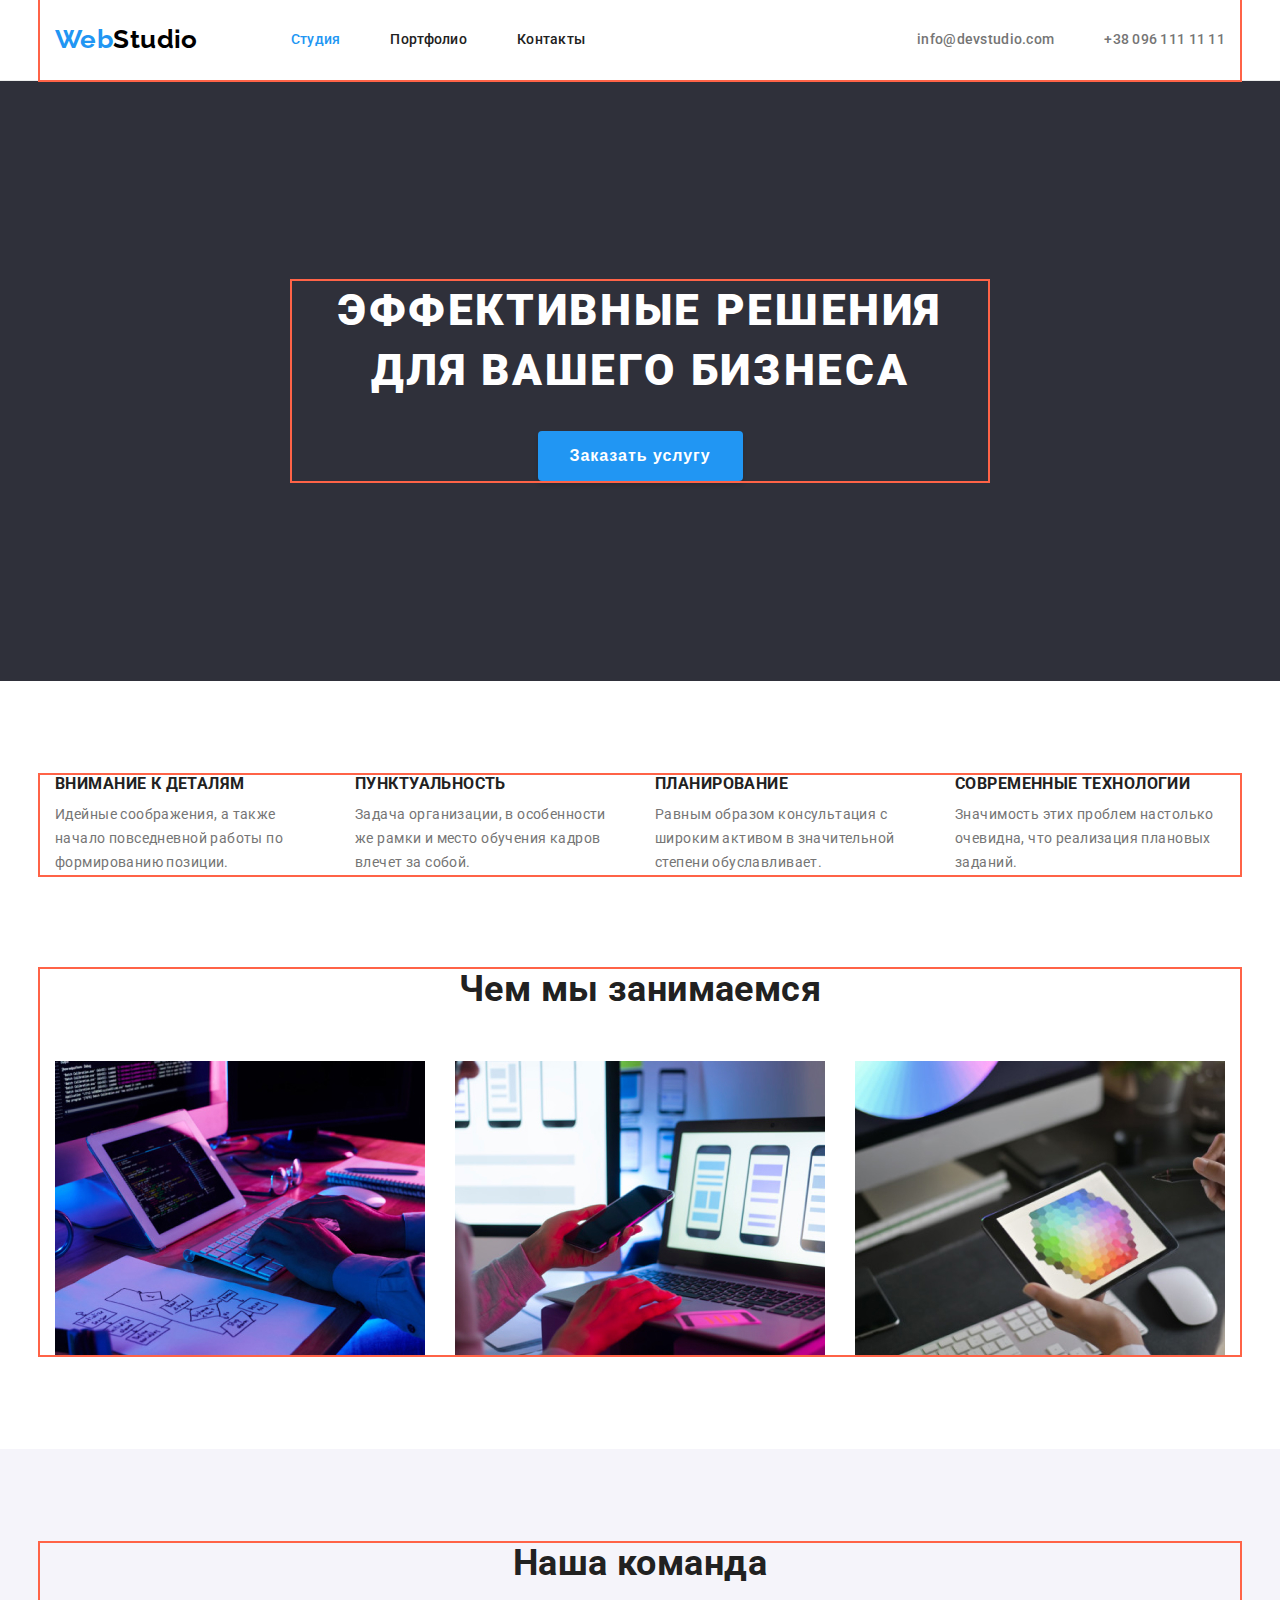
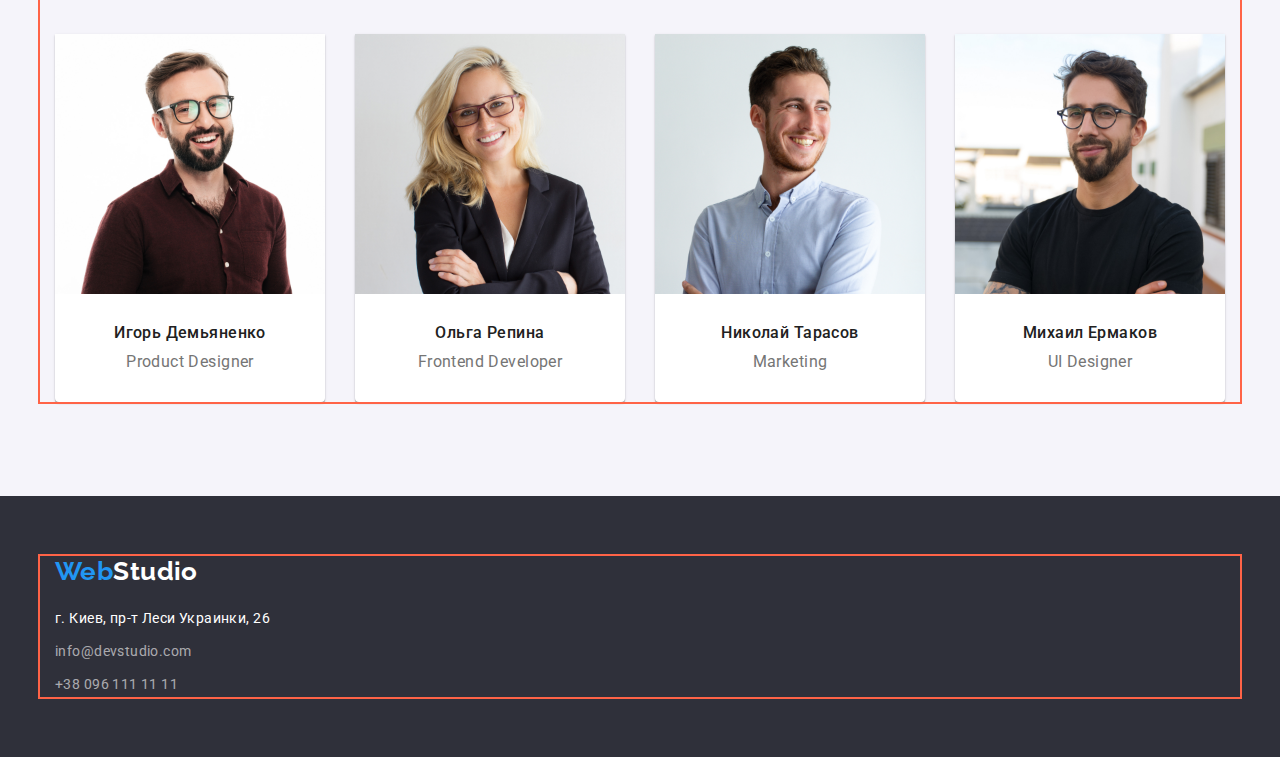
==== index.html @ de132e02 "Начало работы" ====
<!DOCTYPE html>
<html lang="ru">
  <head>
    <meta charset="UTF-8" />
    <meta http-equiv="X-UA-Compatible" content="IE=edge" />
    <meta name="viewport" content="width=device-width, initial-scale=1.0" />
    <title>WebStudio</title>
    <link rel="preconnect" href="https://fonts.gstatic.com" />
    <link
      href="https://fonts.googleapis.com/css2?family=Raleway:wght@700&family=Roboto:wght@400;500;700;900&display=swap"
      rel="stylesheet"
    />
    <link
      rel="stylesheet"
      href="https://cdnjs.cloudflare.com/ajax/libs/modern-normalize/1.0.0/modern-normalize.min.css"
      integrity="sha512-ISS7cAi1PEhQ8jnbJpJZMd29NlhNj4AWYyLOSp2CE/CsHxTCu+r+t0D2yoJudVrd0/8fTVPUVDzY5Tvli75u/g=="
      crossorigin="anonymous"
    />
    <link rel="stylesheet" href="./css/styles.css" />
  </head>
  <body>
    <!-- header -->
    <header class="header">
      <div class="container main-nav">
        <a href="./index.html" class="link logo">
          <span class="web">Web</span>
          Studio
        </a>
        <nav>
          <ul class="site-nav">
            <li class="nav-item">
              <a href="./index.html" class="link current">Студия</a>
            </li>
            <li class="nav-item">
              <a class="link" href="./pages/portfolio.html">Портфолио</a>
            </li>
            <li class="nav-item">
              <a class="link" href="#">Контакты</a>
            </li>
          </ul>
        </nav>
        <ul class="header-contacts">
          <li class="contacts-item">
            <a class="link" href="mailto:info@devstudio.com">
              info@devstudio.com
            </a>
          </li>
          <li class="contacts-item">
            <a class="link" href="tel:+380961111111">+38 096 111 11 11</a>
          </li>
        </ul>
      </div>
    </header>
    <!-- main information -->
    <main class="main">
      <!-- banner -->
      <section class="section banner">
        <div class="container">
          <h1 class="banner-title">Эффективные решения для вашего бизнеса</h1>
          <button type="button" class="banner-button">Заказать услугу</button>
        </div>
      </section>
      <!-- features -->
      <section class="section">
        <div class="container features">
          <h2 class="visually-hidden">Особенности нашей работы</h2>
          <ul class="features-list">
            <li class="features-item">
              <h3 class="features-title">Внимание к деталям</h3>
              <p class="features-description">
                Идейные соображения, а также начало повседневной работы по
                формированию позиции.
              </p>
            </li>
            <li class="features-item">
              <h3 class="features-title">Пунктуальность</h3>
              <p class="features-description">
                Задача организации, в особенности же рамки и место обучения
                кадров влечет за собой.
              </p>
            </li>
            <li class="features-item">
              <h3 class="features-title">Планирование</h3>
              <p class="features-description">
                Равным образом консультация с широким активом в значительной
                степени обуславливает.
              </p>
            </li>
            <li class="features-item">
              <h3 class="features-title">Современные технологии</h3>
              <p class="features-description">
                Значимость этих проблем настолько очевидна, что реализация
                плановых заданий.
              </p>
            </li>
          </ul>
        </div>
      </section>
      <!-- our work -->
      <section class="section work">
        <div class="container">
          <h2 class="title">Чем мы занимаемся</h2>
          <ul class="work-list">
            <li class="work-item">
              <img
                src="./images/box/box1.jpg"
                alt="программист печататет на клавиатуре"
                width="370"
              />
            </li>
            <li class="work-item">
              <img
                src="./images/box/box2.jpg"
                alt="девушка смотрит в заблокированный экран телефона"
                width="370"
              />
            </li>
            <li class="work-item">
              <img
                src="./images/box/box3.jpg"
                alt="цветовая гамма на планшете"
                width="370"
              />
            </li>
          </ul>
        </div>
      </section>
      <!-- our team -->
      <section class="section team-section">
        <div class="container">
          <h2 class="title">Наша команда</h2>
          <ul class="team-list">
            <li class="team-item">
              <img
                src="./images/team/1team(1).jpg"
                alt="веселый мужчина в очках"
                width="270"
              />
              <div class="team-text">
                <h3 class="team-title">Игорь Демьяненко</h3>
                <p class="team-description">Product Designer</p>
              </div>
            </li>
            <li class="team-item">
              <img
                src="./images/team/1team(2).jpg"
                alt="веселая блондинка в очках"
                width="270"
              />
              <div class="team-text">
                <h3 class="team-title">Ольга Репина</h3>
                <p class="team-description">Frontend Developer</p>
              </div>
            </li>
            <li class="team-item">
              <img
                src="./images/team/1team(3).jpg"
                alt="веселый мужчина в рубашке"
                width="270"
              />
              <div class="team-text">
                <h3 class="team-title">Николай Тарасов</h3>
                <p class="team-description">Marketing</p>
              </div>
            </li>
            <li class="team-item">
              <img
                src="./images/team/1team(4).jpg"
                alt="мужчина в очках и чёрной футболке"
                width="270"
              />
              <div class="team-text">
                <h3 class="team-title">Михаил Ермаков</h3>
                <p class="team-description">UI Designer</p>
              </div>
            </li>
          </ul>
        </div>
      </section>
    </main>
    <!-- footer -->
    <footer class="footer">
      <div class="container">
        <div class="footer-nav">
          <a href="./index.html" class="link logo-footer">
            <span class="web">Web</span>
            Studio
          </a>
          <address class="address">
            <ul>
              <li class="footer-item">
                <a
                  href="https://goo.gl/maps/2zq3J9i28ggTv73B9"
                  target="_blank"
                  rel="noopener noreferrer"
                  class="link white"
                >
                  г. Киев, пр-т Леси Украинки, 26
                </a>
              </li>
              <li class="footer-item">
                <a href="mailto:info@devstudio.com" class="link grey">
                  info@devstudio.com
                </a>
              </li>
              <li class="footer-item">
                <a href="tel:+380961111111" class="link grey">
                  +38 096 111 11 11
                </a>
              </li>
            </ul>
          </address>
        </div>
      </div>
    </footer>
  </body>
</html>
---- css/styles.css ----
/* цвет заголовков #212121
основной цвет текста #757575
весь голубой #2196F3
цвет адреса #FFFFFF
цвет контактов в футере rgba(255, 255, 255, 0.6); 
цвет фона футера и баннера #2F303A
цвет фона команды и кнопок-фильтров #F5F4FA*/

html {
  box-sizing: border-box;
}
*,
*::before,
*::after {
  box-sizing: inherit;
}
:root {
  --primary-text-color: #757575;
  --title-text-color: #212121;
  --accent-color: #2196f3;
  --first-bg-color: #ffffff;
  --second-bg-color: #f5f4fa;

  --main-font: 'Roboto', sans-serif;
  --logo-font: 'Raleway', sans-serif;

  --card-set-gap: 30px;
}
body {
  color: var(--primary-text-color);
  background-color: var(--first-bg-color);
  font-family: var(--main-font);
  letter-spacing: 0.03em;
  font-size: 14px;
  margin: 0;
}
ul {
  list-style: none;
  padding: 0;
  margin: 0;
}
h1,
h2,
h3,
h4,
h5,
h6,
p {
  padding: 0;
  margin: 0;
}
img {
  display: block;
  max-width: 100%;
  height: auto;
}

/* utilities*/

.section {
  padding-top: 94px;
  padding-bottom: 94px;
}
.container {
  width: 1200px;
  padding-left: 15px;
  padding-right: 15px;
  margin-left: auto;
  margin-right: auto;
  outline: 2px solid tomato;
}
.visually-hidden {
  position: absolute;
  width: 1px;
  height: 1px;
  margin: -1px;
  border: 0;
  padding: 0;

  white-space: nowrap;
  clip-path: inset(100%);
  clip: rect(0 0 0 0);
  overflow: hidden;
}
.link {
  text-decoration: none;
}
.title {
  color: var(--title-text-color);

  font-weight: 700;
  font-size: 36px;
  line-height: 1.16;
  text-align: center;
}

/* header */

.header {
  margin-right: auto;
  margin-left: auto;
  border-bottom: 1px solid #ececec;
}
.main-nav {
  display: flex;
  align-items: center;
}

/* logo */

.logo {
  color: #000000;
  padding-top: 24px;
  padding-bottom: 25px;
  margin-right: 93px;
}
.logo-footer {
  color: white;
}
.logo,
.logo-footer {
  display: flex;

  font-family: var(--logo-font);
  font-weight: 700;
  font-size: 26px;
  line-height: 1.19;
}

/* nav */

.site-nav,
.header-contacts {
  display: flex;
}
.nav-item:not(:last-child),
.contacts-item:not(:last-child) {
  margin-right: 50px;
}

.site-nav .link,
.header-contacts .link {
  display: block;
  padding-top: 32px;
  padding-bottom: 32px;

  font-weight: 500;
  line-height: 1.14;
  letter-spacing: 0.02em;
}
.site-nav .link {
  color: var(--title-text-color);
}
.header-contacts {
  margin-left: auto;
}
.header-contacts .link {
  color: var(--primary-text-color);
}
.site-nav .current,
.site-nav :hover,
.site-nav :focus,
.header-contacts :hover,
.header-contacts :focus,
.address :hover,
.address :focus,
.web {
  color: var(--accent-color);
}

/* body */

.main {
  margin-right: auto;
  margin-left: auto;
}
/* buttons */

.banner-button {
  display: inline-block;

  color: white;
  background-color: var(--accent-color);

  font-weight: 700;
  font-size: 16px;
  line-height: 1.87;
  letter-spacing: 0.06em;
  cursor: pointer;

  box-shadow: 0px 4px 4px rgba(0, 0, 0, 0.15);
  border-radius: 4px;

  padding: 10px 32px;
  margin-top: 30px;

  border: none;
}
.banner-button:hover,
.banner-button:focus {
  color: var(--accent-color);
  background-color: white;
}
.button-filters {
  color: var(--title-text-color);
  background-color: var(--second-bg-color);
  cursor: pointer;

  font-weight: 500;
  font-size: 16px;
  line-height: 1.62;
  text-align: center;

  padding: 6px 22px;
  border-radius: 4px;

  border: none;
}

.button-filters:hover,
.button-filters:focus {
  color: white;
  background-color: var(--accent-color);
  /* shadow-middle */
  box-shadow: 0px 3px 1px rgba(0, 0, 0, 0.1), 0px 1px 2px rgba(0, 0, 0, 0.08),
    0px 2px 2px rgba(0, 0, 0, 0.12);
}

/* banner */

.banner {
  background-color: #2f303a;
  color: white;
  text-align: center;
  padding-top: 200px;
  padding-bottom: 200px;
}
.banner > .container {
  max-width: 696px;
}
.banner-title {
  display: block;
  font-weight: 900;
  font-size: 44px;
  line-height: 1.36;
  letter-spacing: 0.06em;
  text-transform: uppercase;
}

/* features */

.features-list {
  display: flex;
}
.features-item {
  width: 270px;
}
.features-item:not(:last-child) {
  margin-right: 30px;
}
.features-title {
  color: var(--title-text-color);

  font-weight: 700;
  line-height: 1.14;
  text-transform: uppercase;
}
.features-description {
  line-height: 1.71;
  margin-top: 10px;
}

/* work */

.work {
  padding-top: 0px;
}
.work-list {
  display: flex;
  margin-top: 50px;
}
.work-item {
  width: 370px;
}
.work-item:not(:last-child) {
  margin-right: 30px;
}

/* team */

.team-section {
  margin-left: auto;
  margin-right: auto;
  background-color: var(--second-bg-color);
}
.team-list {
  display: flex;
  margin-top: 50px;
}
.team-item {
  width: 270px;
  box-shadow: 0px 1px 3px rgba(0, 0, 0, 0.12), 0px 1px 1px rgba(0, 0, 0, 0.14),
    0px 2px 1px rgba(0, 0, 0, 0.2);
  border-radius: 0px 0px 4px 4px;
  padding-bottom: 30px;
  text-align: center;
  background-color: var(--first-bg-color);
}
.team-item:not(:last-child) {
  margin-right: 30px;
}
.team-text {
  padding-right: 15px;
  padding-left: 15px;
  margin-top: 30px;
}
.team-title {
  color: var(--title-text-color);
  font-weight: 500;
}
.team-title,
.team-description {
  font-size: 16px;
  line-height: 1.18;
}
.team-description {
  margin-top: 10px;
}

/* portfolio */

/* filters */

.filters {
  display: flex;
  align-items: center;
  justify-content: center;
  margin-bottom: 50px;
}
.filters-item:not(:last-child) {
  margin-right: 8px;
}

/* cards */

.portfolio-card-set {
  display: flex;
  flex-wrap: wrap;
  margin-left: calc(-1 * var(--card-set-gap));
  margin-top: calc(-1 * var(--card-set-gap));
}
.portfolio-item {
  flex-basis: calc(100% / 3 - 30px);
  margin-left: var(--card-set-gap);
  margin-top: var(--card-set-gap);
}

.card-text {
  padding: 20px 24px;
  border-right: 1px solid #eeeeee;
  border-bottom: 1px solid #eeeeee;
  border-left: 1px solid #eeeeee;
}
.card-title {
  color: var(--title-text-color);
  font-weight: 700;
  font-size: 18px;
  line-height: 2;
  letter-spacing: 0.06em;
}
.card-description {
  font-size: 16px;
  line-height: 1.87;
  margin-top: 4px;
}

/* footer */

.footer {
  background-color: #2f303a;
  margin-right: auto;
  margin-left: auto;
  padding-top: 60px;
  padding-bottom: 60px;
}
.footer-nav {
  width: 270px;
}
.address {
  font-style: inherit;
  margin-top: 20px;
  line-height: 1.71;
}
.footer-item:not(:first-child) {
  margin-top: 9px;
}
.white {
  color: white;
}
.grey {
  color: rgba(255, 255, 255, 0.6);
}
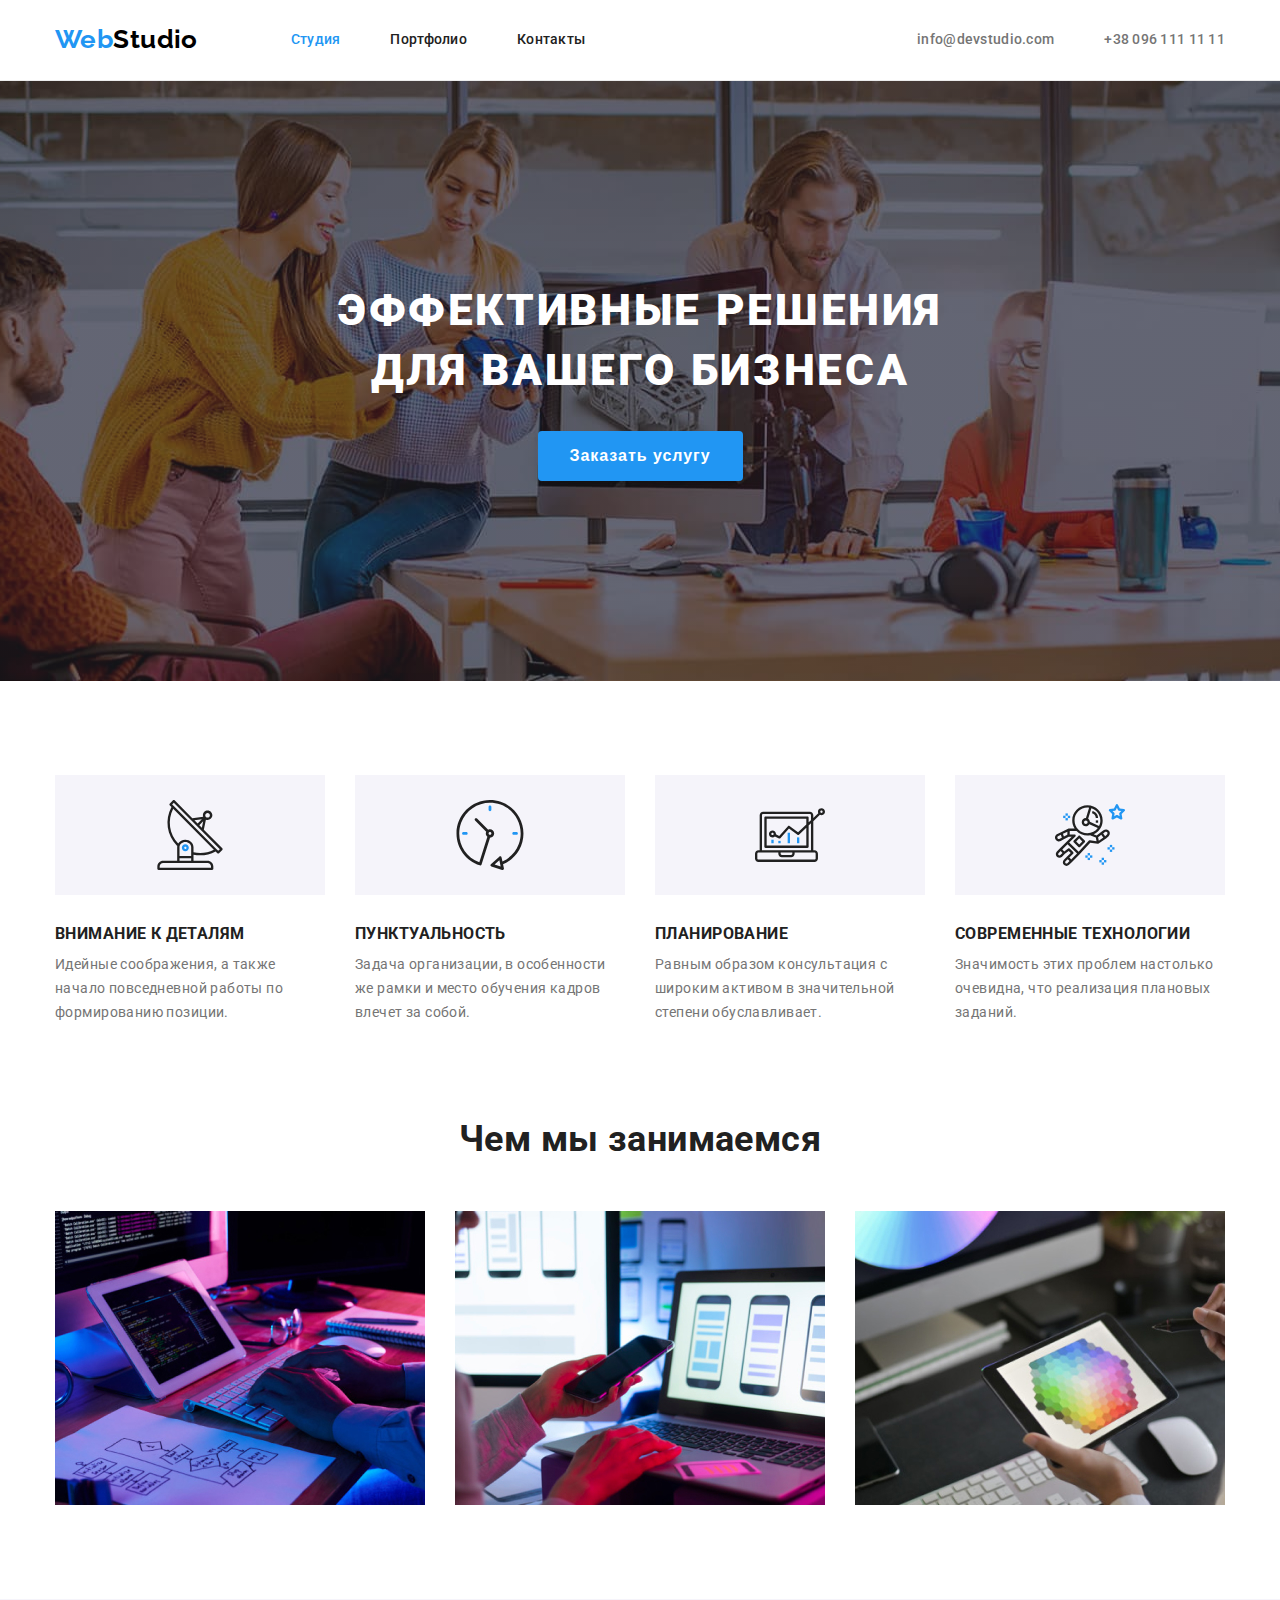
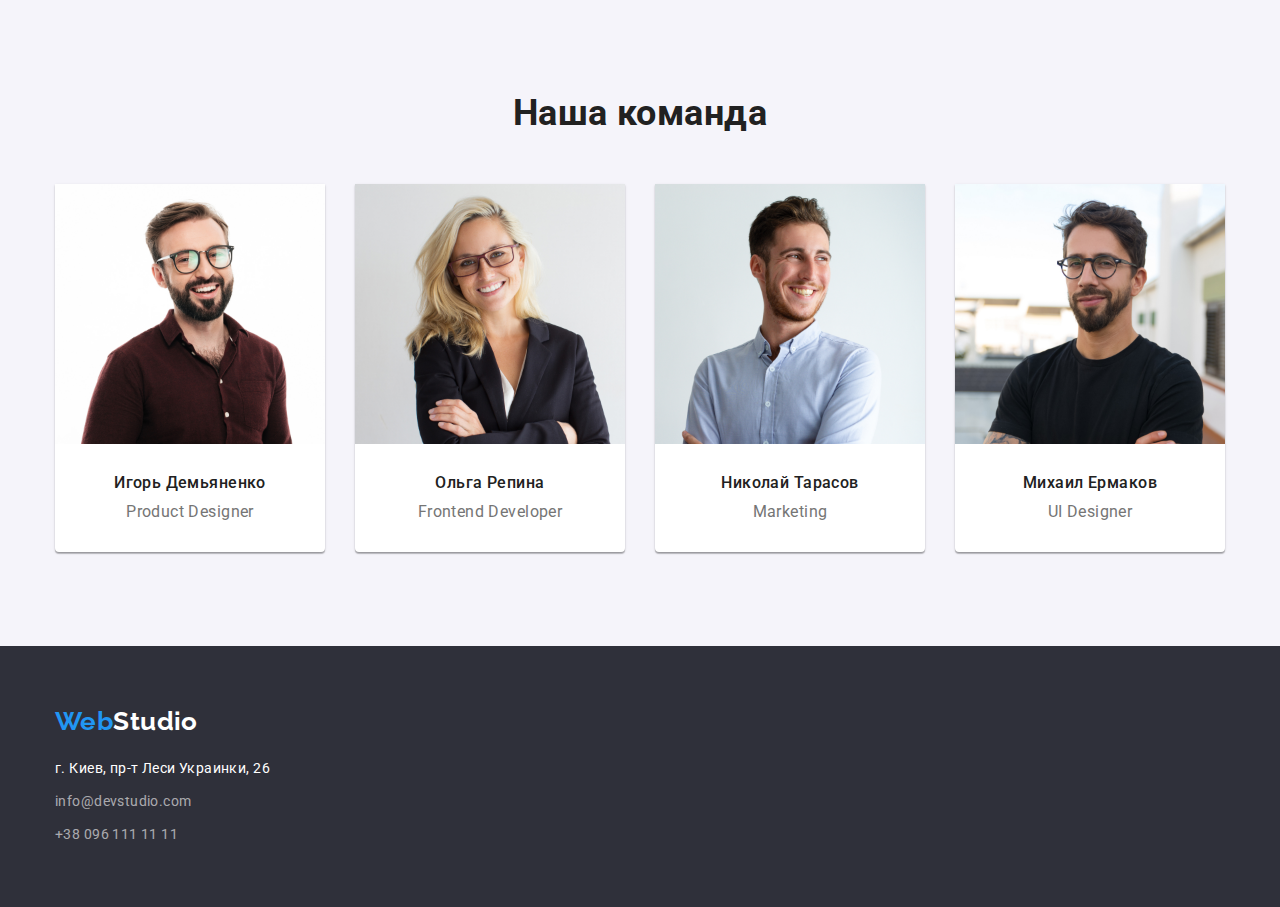
==== commit 3bc5f1ca: "Сделала features" ====
--- a/index.html
+++ b/index.html
@@ -41,12 +41,12 @@
         </nav>
         <ul class="header-contacts">
           <li class="contacts-item">
-            <a class="link" href="mailto:info@devstudio.com">
+            <a class="link mail" href="mailto:info@devstudio.com">
               info@devstudio.com
             </a>
           </li>
           <li class="contacts-item">
-            <a class="link" href="tel:+380961111111">+38 096 111 11 11</a>
+            <a class="link tel" href="tel:+380961111111">+38 096 111 11 11</a>
           </li>
         </ul>
       </div>
--- a/css/styles.css
+++ b/css/styles.css
@@ -67,7 +67,7 @@
   padding-right: 15px;
   margin-left: auto;
   margin-right: auto;
-  outline: 2px solid tomato;
+  /* outline: 2px solid tomato; */
 }
 .visually-hidden {
   position: absolute;
@@ -133,14 +133,16 @@
 .header-contacts {
   display: flex;
 }
+.header-contacts {
+  margin-left: auto;
+}
 .nav-item:not(:last-child),
 .contacts-item:not(:last-child) {
   margin-right: 50px;
 }
-
-.site-nav .link,
-.header-contacts .link {
-  display: block;
+.nav-item > .link,
+.contacts-item > .link {
+  display: inline-flex;
   padding-top: 32px;
   padding-bottom: 32px;
 
@@ -148,15 +150,30 @@
   line-height: 1.14;
   letter-spacing: 0.02em;
 }
-.site-nav .link {
-  color: var(--title-text-color);
-}
-.header-contacts {
-  margin-left: auto;
-}
-.header-contacts .link {
+.nav-item > .link {
+  color: var(--title-text-color);
+}
+.contacts-item > .link {
   color: var(--primary-text-color);
 }
+/* .mail::before,
+.tel::before {
+  content: '';
+  margin-right: 10px;
+  background-size: contain;
+  background-repeat: no-repeat;
+  background-position: center;
+}
+.mail::before {
+  width: 16px;
+  height: 12px;
+  background-image: url('../images/svg/mail.svg');
+}
+.tel::before {
+  width: 10px;
+  height: 16px;
+  background-image: url('../images/svg/tel.svg');
+} */
 .site-nav .current,
 .site-nav :hover,
 .site-nav :focus,
@@ -200,6 +217,7 @@
 .banner-button:focus {
   color: var(--accent-color);
   background-color: white;
+  border: none;
 }
 .button-filters {
   color: var(--title-text-color);
@@ -229,11 +247,22 @@
 /* banner */
 
 .banner {
-  background-color: #2f303a;
+  max-width: 1600px;
+  margin-right: auto;
+  margin-left: auto;
   color: white;
   text-align: center;
   padding-top: 200px;
   padding-bottom: 200px;
+  background-color: #2f303a;
+  background-image: linear-gradient(
+      to right,
+      rgba(47, 48, 58, 0.4),
+      rgba(47, 48, 58, 0.4)
+    ),
+    url('../images/banner/banner.jpg');
+  background-size: cover;
+  background-position: center;
 }
 .banner > .container {
   max-width: 696px;
@@ -258,9 +287,31 @@
 .features-item:not(:last-child) {
   margin-right: 30px;
 }
+.features-item::before {
+  display: block;
+  content: '';
+  height: 120px;
+  background-color: var(--second-bg-color);
+  background-repeat: no-repeat;
+  background-position: center;
+  background-size: 70px;
+}
+.features-item:nth-child(1)::before {
+  background-image: url('../images/svg/antenna.svg');
+}
+.features-item:nth-child(2)::before {
+  background-image: url('../images/svg/clock.svg');
+}
+.features-item:nth-child(3)::before {
+  background-image: url('../images/svg/diagram.svg');
+}
+.features-item:nth-child(4)::before {
+  background-image: url('../images/svg/astronaut.svg');
+}
 .features-title {
   color: var(--title-text-color);
 
+  margin-top: 30px;
   font-weight: 700;
   line-height: 1.14;
   text-transform: uppercase;
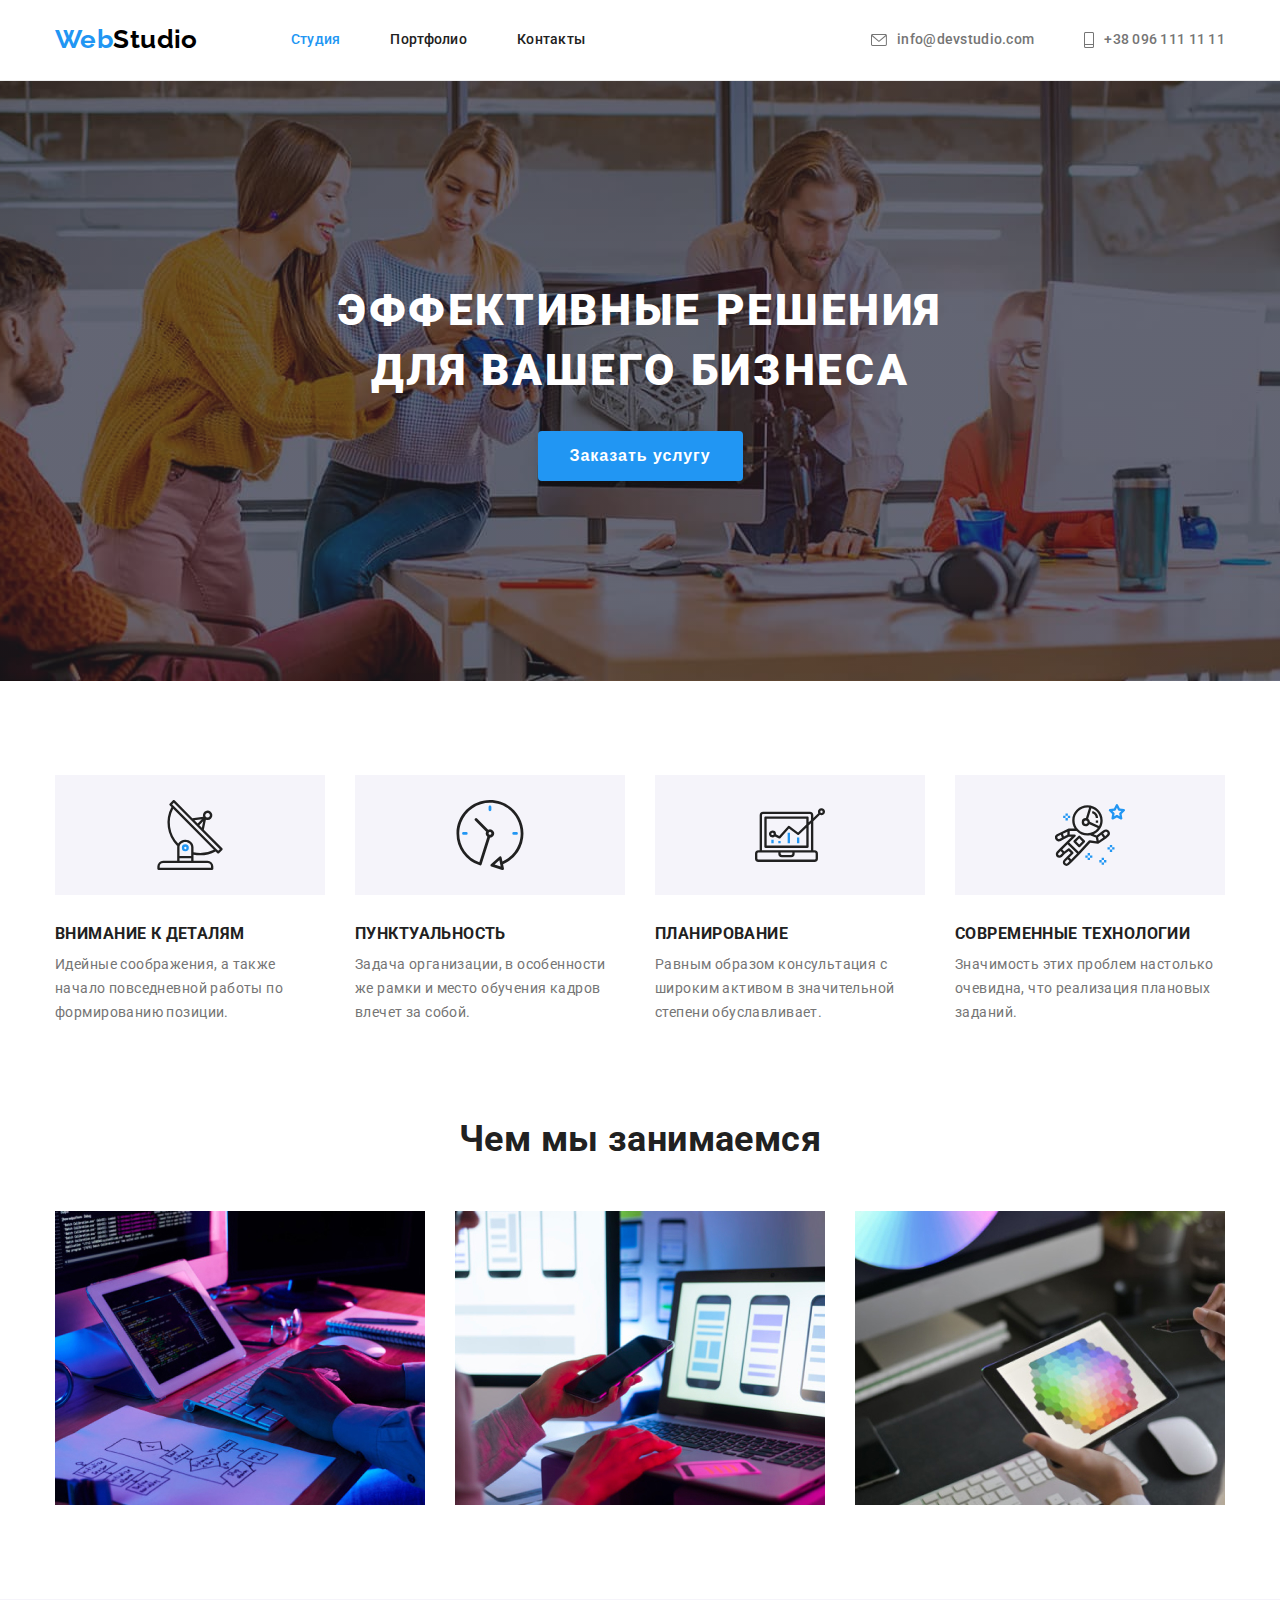
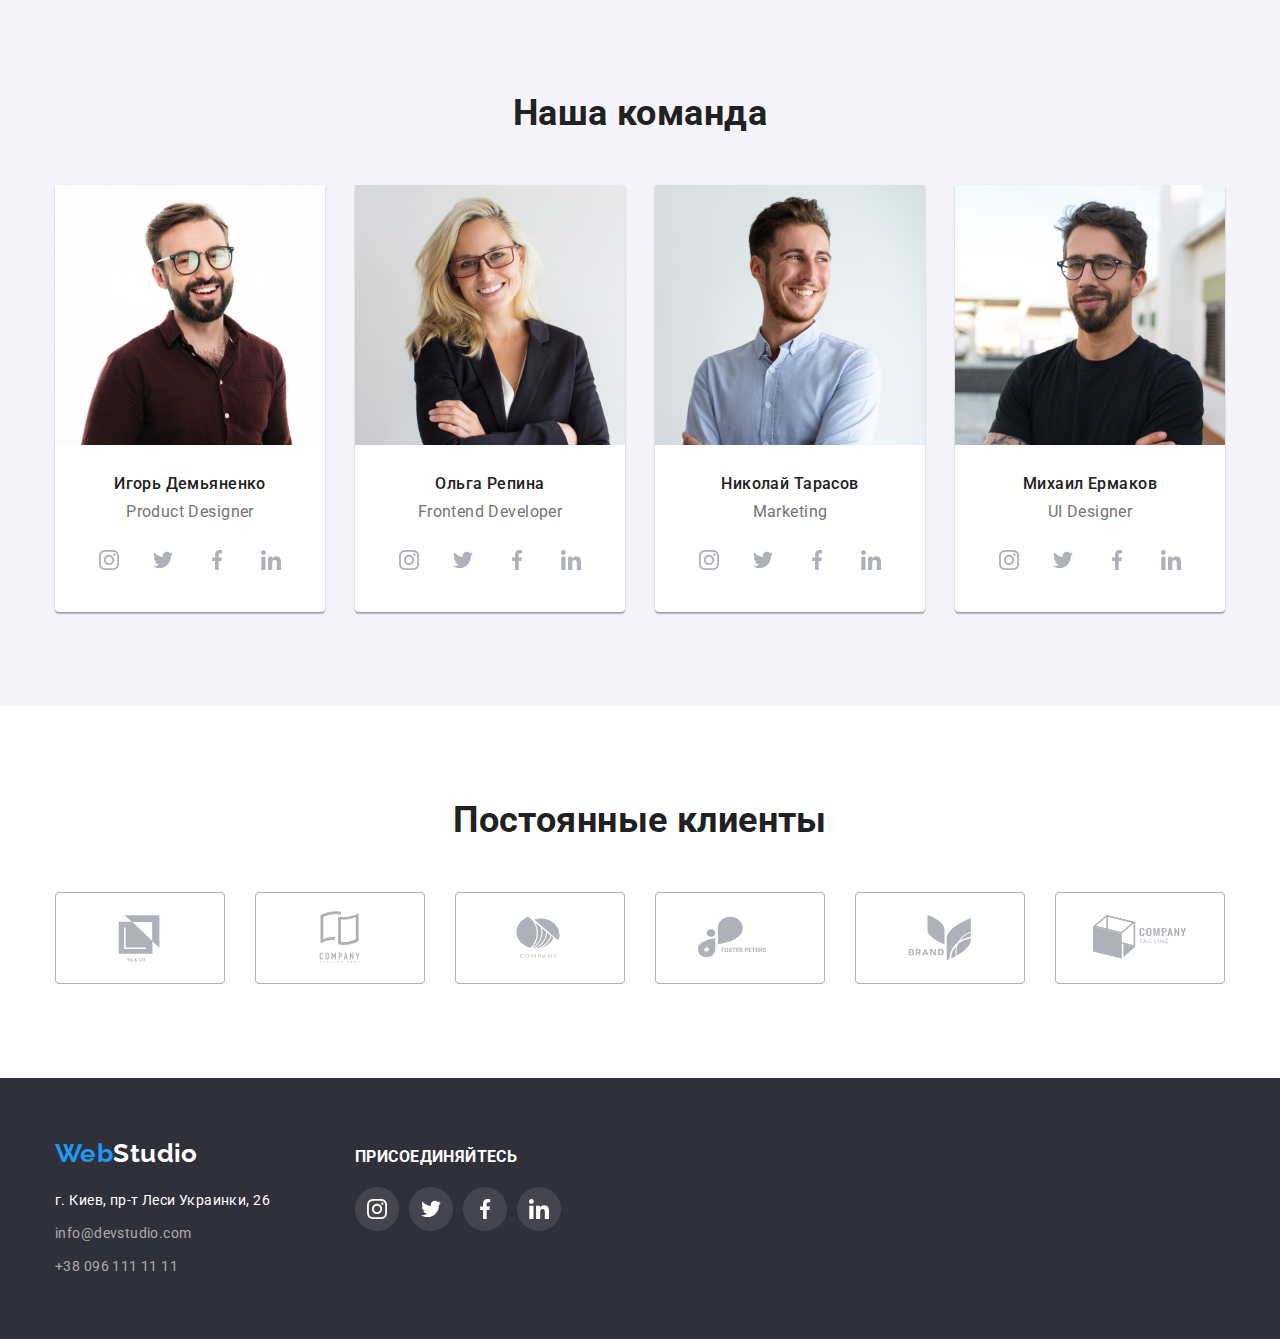
==== commit 5c79cd74: "Всё, акромя теней под карточками Портфолио" ====
--- a/index.html
+++ b/index.html
@@ -35,18 +35,26 @@
               <a class="link" href="./pages/portfolio.html">Портфолио</a>
             </li>
             <li class="nav-item">
-              <a class="link" href="#">Контакты</a>
+              <a class="link" href="#contacts">Контакты</a>
             </li>
           </ul>
         </nav>
         <ul class="header-contacts">
           <li class="contacts-item">
-            <a class="link mail" href="mailto:info@devstudio.com">
+            <a class="link contacts-link" href="mailto:info@devstudio.com">
+              <svg class="contacts-icon" width="16" height="12">
+                <use href="./images/icons.svg#icon-mail"></use>
+              </svg>
               info@devstudio.com
             </a>
           </li>
           <li class="contacts-item">
-            <a class="link tel" href="tel:+380961111111">+38 096 111 11 11</a>
+            <a class="link contacts-link" href="tel:+380961111111">
+              <svg class="contacts-icon" width="10" height="16">
+                <use href="./images/icons.svg#icon-tel"></use>
+              </svg>
+              +38 096 111 11 11
+            </a>
           </li>
         </ul>
       </div>
@@ -139,6 +147,56 @@
               <div class="team-text">
                 <h3 class="team-title">Игорь Демьяненко</h3>
                 <p class="team-description">Product Designer</p>
+                <ul class="team-social">
+                  <li class="team-social-item">
+                    <a
+                      class="link team-social-link"
+                      href="https://www.instagram.com/"
+                      target="_blank"
+                      rel="noopener noreferrer"
+                    >
+                      <svg class="team-social-icon" width="20" height="20">
+                        <use href="./images/icons.svg#icon-instagram"></use>
+                      </svg>
+                    </a>
+                  </li>
+                  <li class="team-social-item">
+                    <a
+                      class="link team-social-link"
+                      href="https://twitter.com/"
+                      target="_blank"
+                      rel="noopener noreferrer"
+                    >
+                      <svg class="team-social-icon" width="20" height="20">
+                        <use href="./images/icons.svg#icon-twitter"></use>
+                      </svg>
+                    </a>
+                  </li>
+                  <li class="team-social-item">
+                    <a
+                      class="link team-social-link"
+                      href="https://facebook.com/"
+                      target="_blank"
+                      rel="noopener noreferrer"
+                    >
+                      <svg class="team-social-icon" width="20" height="20">
+                        <use href="./images/icons.svg#icon-facebook"></use>
+                      </svg>
+                    </a>
+                  </li>
+                  <li class="team-social-item">
+                    <a
+                      class="link team-social-link"
+                      href="https://linkedin.com/"
+                      target="_blank"
+                      rel="noopener noreferrer"
+                    >
+                      <svg class="team-social-icon" width="20" height="20">
+                        <use href="./images/icons.svg#icon-linkedin"></use>
+                      </svg>
+                    </a>
+                  </li>
+                </ul>
               </div>
             </li>
             <li class="team-item">
@@ -150,6 +208,56 @@
               <div class="team-text">
                 <h3 class="team-title">Ольга Репина</h3>
                 <p class="team-description">Frontend Developer</p>
+                <ul class="team-social">
+                  <li class="team-social-item">
+                    <a
+                      class="link team-social-link"
+                      href="https://www.instagram.com/"
+                      target="_blank"
+                      rel="noopener noreferrer"
+                    >
+                      <svg class="team-social-icon" width="20" height="20">
+                        <use href="./images/icons.svg#icon-instagram"></use>
+                      </svg>
+                    </a>
+                  </li>
+                  <li class="team-social-item">
+                    <a
+                      class="link team-social-link"
+                      href="https://twitter.com/"
+                      target="_blank"
+                      rel="noopener noreferrer"
+                    >
+                      <svg class="team-social-icon" width="20" height="20">
+                        <use href="./images/icons.svg#icon-twitter"></use>
+                      </svg>
+                    </a>
+                  </li>
+                  <li class="team-social-item">
+                    <a
+                      class="link team-social-link"
+                      href="https://facebook.com/"
+                      target="_blank"
+                      rel="noopener noreferrer"
+                    >
+                      <svg class="team-social-icon" width="20" height="20">
+                        <use href="./images/icons.svg#icon-facebook"></use>
+                      </svg>
+                    </a>
+                  </li>
+                  <li class="team-social-item">
+                    <a
+                      class="link team-social-link"
+                      href="https://linkedin.com/"
+                      target="_blank"
+                      rel="noopener noreferrer"
+                    >
+                      <svg class="team-social-icon" width="20" height="20">
+                        <use href="./images/icons.svg#icon-linkedin"></use>
+                      </svg>
+                    </a>
+                  </li>
+                </ul>
               </div>
             </li>
             <li class="team-item">
@@ -161,6 +269,56 @@
               <div class="team-text">
                 <h3 class="team-title">Николай Тарасов</h3>
                 <p class="team-description">Marketing</p>
+                <ul class="team-social">
+                  <li class="team-social-item">
+                    <a
+                      class="link team-social-link"
+                      href="https://www.instagram.com/"
+                      target="_blank"
+                      rel="noopener noreferrer"
+                    >
+                      <svg class="team-social-icon" width="20" height="20">
+                        <use href="./images/icons.svg#icon-instagram"></use>
+                      </svg>
+                    </a>
+                  </li>
+                  <li class="team-social-item">
+                    <a
+                      class="link team-social-link"
+                      href="https://twitter.com/"
+                      target="_blank"
+                      rel="noopener noreferrer"
+                    >
+                      <svg class="team-social-icon" width="20" height="20">
+                        <use href="./images/icons.svg#icon-twitter"></use>
+                      </svg>
+                    </a>
+                  </li>
+                  <li class="team-social-item">
+                    <a
+                      class="link team-social-link"
+                      href="https://facebook.com/"
+                      target="_blank"
+                      rel="noopener noreferrer"
+                    >
+                      <svg class="team-social-icon" width="20" height="20">
+                        <use href="./images/icons.svg#icon-facebook"></use>
+                      </svg>
+                    </a>
+                  </li>
+                  <li class="team-social-item">
+                    <a
+                      class="link team-social-link"
+                      href="https://linkedin.com/"
+                      target="_blank"
+                      rel="noopener noreferrer"
+                    >
+                      <svg class="team-social-icon" width="20" height="20">
+                        <use href="./images/icons.svg#icon-linkedin"></use>
+                      </svg>
+                    </a>
+                  </li>
+                </ul>
               </div>
             </li>
             <li class="team-item">
@@ -172,7 +330,106 @@
               <div class="team-text">
                 <h3 class="team-title">Михаил Ермаков</h3>
                 <p class="team-description">UI Designer</p>
+                <ul class="team-social">
+                  <li class="team-social-item">
+                    <a
+                      class="link team-social-link"
+                      href="https://www.instagram.com/"
+                      target="_blank"
+                      rel="noopener noreferrer"
+                    >
+                      <svg class="team-social-icon" width="20" height="20">
+                        <use href="./images/icons.svg#icon-instagram"></use>
+                      </svg>
+                    </a>
+                  </li>
+                  <li class="team-social-item">
+                    <a
+                      class="link team-social-link"
+                      href="https://twitter.com/"
+                      target="_blank"
+                      rel="noopener noreferrer"
+                    >
+                      <svg class="team-social-icon" width="20" height="20">
+                        <use href="./images/icons.svg#icon-twitter"></use>
+                      </svg>
+                    </a>
+                  </li>
+                  <li class="team-social-item">
+                    <a
+                      class="link team-social-link"
+                      href="https://facebook.com/"
+                      target="_blank"
+                      rel="noopener noreferrer"
+                    >
+                      <svg class="team-social-icon" width="20" height="20">
+                        <use href="./images/icons.svg#icon-facebook"></use>
+                      </svg>
+                    </a>
+                  </li>
+                  <li class="team-social-item">
+                    <a
+                      class="link team-social-link"
+                      href="https://linkedin.com/"
+                      target="_blank"
+                      rel="noopener noreferrer"
+                    >
+                      <svg class="team-social-icon" width="20" height="20">
+                        <use href="./images/icons.svg#icon-linkedin"></use>
+                      </svg>
+                    </a>
+                  </li>
+                </ul>
               </div>
+            </li>
+          </ul>
+        </div>
+      </section>
+      <section class="section">
+        <div class="container">
+          <h2 class="title">Постоянные клиенты</h2>
+          <ul class="clients-list">
+            <li class="clients-item">
+              <a href="#" class="link clients-link">
+                <svg class="clients-icon">
+                  <use href="./images/icons.svg#icon-logo1"></use>
+                </svg>
+              </a>
+            </li>
+            <li class="clients-item">
+              <a href="#" class="link clients-link">
+                <svg class="clients-icon">
+                  <use href="./images/icons.svg#icon-logo2"></use>
+                </svg>
+              </a>
+            </li>
+            <li class="clients-item">
+              <a href="#" class="link clients-link">
+                <svg class="clients-icon">
+                  <use href="./images/icons.svg#icon-logo3"></use>
+                </svg>
+              </a>
+            </li>
+            <li class="clients-item">
+              <a href="#" class="link clients-link">
+                <svg class="clients-icon">
+                  <use href="./images/icons.svg#icon-logo4"></use>
+                </svg>
+              </a>
+            </li>
+            <li class="clients-item">
+              <a href="#" class="link clients-link">
+                <svg class="clients-icon">
+                  <use href="./images/icons.svg#icon-logo5"></use>
+                </svg>
+              </a>
+            </li>
+            <li class="clients-item">
+              <a href="#" class="link clients-link">
+                <svg class="clients-icon">
+                  <use href="./images/icons.svg#icon-logo6"></use>
+                </svg>
+              </a>
             </li>
           </ul>
         </div>
@@ -181,7 +438,7 @@
     <!-- footer -->
     <footer class="footer">
       <div class="container">
-        <div class="footer-nav">
+        <div class="footer-nav" id="contacts">
           <a href="./index.html" class="link logo-footer">
             <span class="web">Web</span>
             Studio
@@ -211,6 +468,59 @@
             </ul>
           </address>
         </div>
+        <div class="footer-nav">
+          <h3 class="footer-title">присоединяйтесь</h3>
+          <ul class="footer-social">
+            <li class="footer-social-item">
+              <a
+                class="link footer-social-link"
+                href="https://www.instagram.com/"
+                target="_blank"
+                rel="noopener noreferrer"
+              >
+                <svg class="footer-social-icon" width="20" height="20">
+                  <use href="./images/icons.svg#icon-instagram"></use>
+                </svg>
+              </a>
+            </li>
+            <li class="footer-social-item">
+              <a
+                class="link footer-social-link"
+                href="https://twitter.com/"
+                target="_blank"
+                rel="noopener noreferrer"
+              >
+                <svg class="footer-social-icon" width="20" height="20">
+                  <use href="./images/icons.svg#icon-twitter"></use>
+                </svg>
+              </a>
+            </li>
+            <li class="footer-social-item">
+              <a
+                class="link footer-social-link"
+                href="https://facebook.com/"
+                target="_blank"
+                rel="noopener noreferrer"
+              >
+                <svg class="footer-social-icon" width="20" height="20">
+                  <use href="./images/icons.svg#icon-facebook"></use>
+                </svg>
+              </a>
+            </li>
+            <li class="footer-social-item">
+              <a
+                class="link footer-social-link"
+                href="https://linkedin.com/"
+                target="_blank"
+                rel="noopener noreferrer"
+              >
+                <svg class="footer-social-icon" width="20" height="20">
+                  <use href="./images/icons.svg#icon-linkedin"></use>
+                </svg>
+              </a>
+            </li>
+          </ul>
+        </div>
       </div>
     </footer>
   </body>
--- a/css/styles.css
+++ b/css/styles.css
@@ -25,6 +25,8 @@
   --logo-font: 'Raleway', sans-serif;
 
   --card-set-gap: 30px;
+
+  --icon-color: #afb1b8;
 }
 body {
   color: var(--primary-text-color);
@@ -141,7 +143,7 @@
   margin-right: 50px;
 }
 .nav-item > .link,
-.contacts-item > .link {
+.contacts-link {
   display: inline-flex;
   padding-top: 32px;
   padding-bottom: 32px;
@@ -153,36 +155,27 @@
 .nav-item > .link {
   color: var(--title-text-color);
 }
-.contacts-item > .link {
+.contacts-link {
   color: var(--primary-text-color);
-}
-/* .mail::before,
-.tel::before {
-  content: '';
-  margin-right: 10px;
-  background-size: contain;
-  background-repeat: no-repeat;
-  background-position: center;
-}
-.mail::before {
-  width: 16px;
-  height: 12px;
-  background-image: url('../images/svg/mail.svg');
-}
-.tel::before {
-  width: 10px;
-  height: 16px;
-  background-image: url('../images/svg/tel.svg');
-} */
+  display: flex;
+  align-items: center;
+}
 .site-nav .current,
 .site-nav :hover,
 .site-nav :focus,
-.header-contacts :hover,
-.header-contacts :focus,
+.contacts-link:hover,
+.contacts-link:focus,
 .address :hover,
 .address :focus,
 .web {
   color: var(--accent-color);
+}
+
+/* nav-icons */
+
+.contacts-icon {
+  margin-right: 10px;
+  fill: currentColor;
 }
 
 /* body */
@@ -365,17 +358,76 @@
   padding-left: 15px;
   margin-top: 30px;
 }
-.team-title {
-  color: var(--title-text-color);
-  font-weight: 500;
-}
 .team-title,
 .team-description {
   font-size: 16px;
   line-height: 1.18;
 }
+.team-title {
+  color: var(--title-text-color);
+  font-weight: 500;
+}
 .team-description {
   margin-top: 10px;
+}
+.team-social {
+  display: inline-flex;
+  margin-top: 16px;
+}
+.team-social-item:not(:last-child) {
+  margin-right: 10px;
+}
+.team-social-link {
+  display: flex;
+  align-items: center;
+  justify-content: center;
+  border-radius: 50%;
+  width: 44px;
+  height: 44px;
+}
+.team-social-icon {
+  fill: var(--icon-color);
+}
+.team-social-link:hover,
+.team-social-link:focus {
+  background-color: var(--accent-color);
+}
+.team-social-link:hover .team-social-icon,
+.team-social-link:focus .team-social-icon {
+  fill: white;
+}
+
+/* our clients */
+
+.clients-list {
+  display: flex;
+  margin-top: 50px;
+  justify-content: center;
+}
+.clients-item:not(:last-child) {
+  margin-right: 30px;
+}
+.clients-link {
+  display: flex;
+  align-items: center;
+  justify-content: center;
+  border: 1px solid var(--icon-color);
+  width: 170px;
+  height: 92px;
+  border-radius: 4px;
+}
+.clients-icon {
+  fill: var(--icon-color);
+  width: 106px;
+  height: 60px;
+}
+.clients-link:hover,
+.clients-link:focus {
+  border: 1px solid var(--accent-color);
+}
+.clients-link:hover .clients-icon,
+.clients-link:focus .clients-icon {
+  fill: var(--accent-color);
 }
 
 /* portfolio */
@@ -423,6 +475,12 @@
   font-size: 16px;
   line-height: 1.87;
   margin-top: 4px;
+  color: var(--primary-text-color);
+}
+.card:hover,
+.card:focus {
+  box-shadow: 0px 1px 1px rgba(0, 0, 0, 0.12), 0px 4px 4px rgba(0, 0, 0, 0.06),
+    1px 4px 6px rgba(0, 0, 0, 0.16);
 }
 
 /* footer */
@@ -434,8 +492,15 @@
   padding-top: 60px;
   padding-bottom: 60px;
 }
+.footer > .container {
+  display: flex;
+  align-items: baseline;
+}
 .footer-nav {
   width: 270px;
+}
+.footer-nav:not(:last-child) {
+  margin-right: 30px;
 }
 .address {
   font-style: inherit;
@@ -451,3 +516,32 @@
 .grey {
   color: rgba(255, 255, 255, 0.6);
 }
+.footer-title {
+  font-weight: 700;
+  line-height: 1.14;
+  text-transform: uppercase;
+  color: white;
+}
+.footer-social {
+  display: inline-flex;
+  margin-top: 20px;
+}
+.footer-social-item:not(:last-child) {
+  margin-right: 10px;
+}
+.footer-social-link {
+  display: flex;
+  align-items: center;
+  justify-content: center;
+  background-color: rgba(255, 255, 255, 0.1);
+  border-radius: 50%;
+  width: 44px;
+  height: 44px;
+}
+.footer-social-icon {
+  fill: white;
+}
+.footer-social-link:hover,
+.footer-social-link:focus {
+  background-color: var(--accent-color);
+}
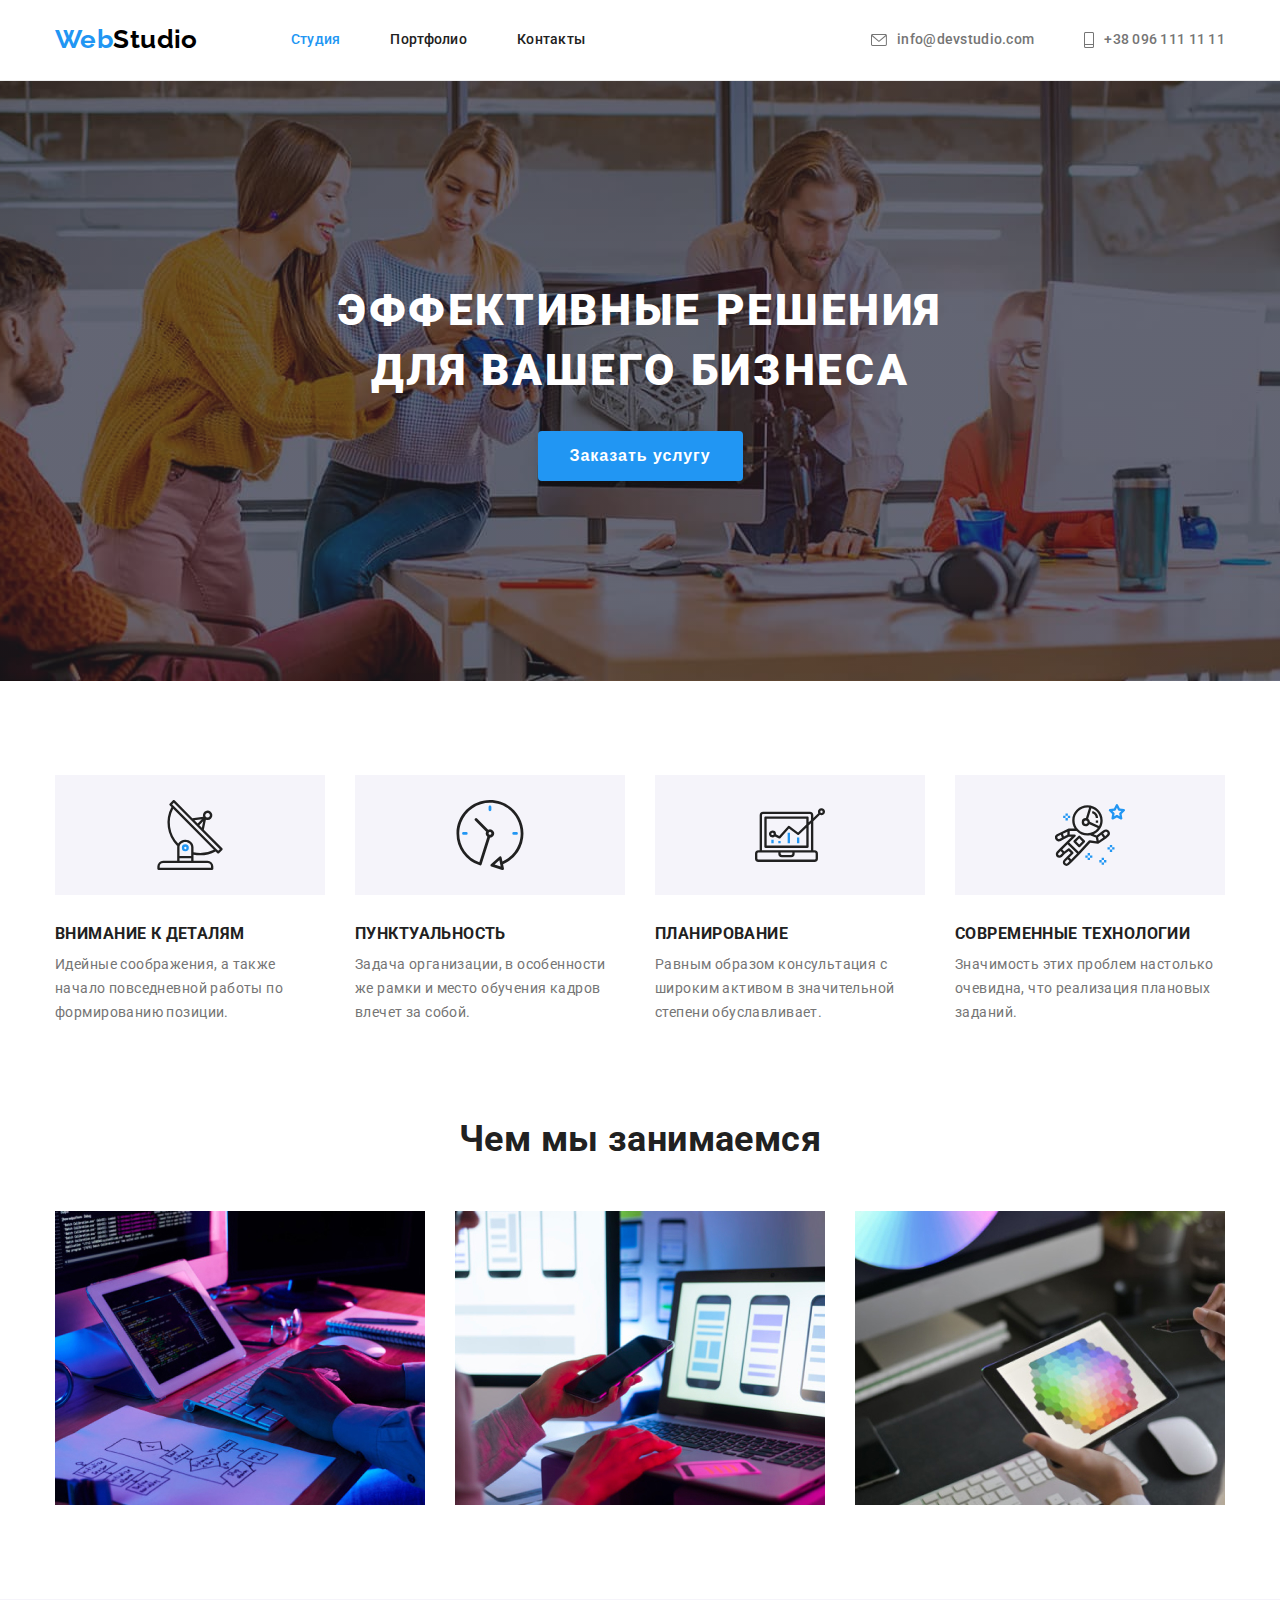
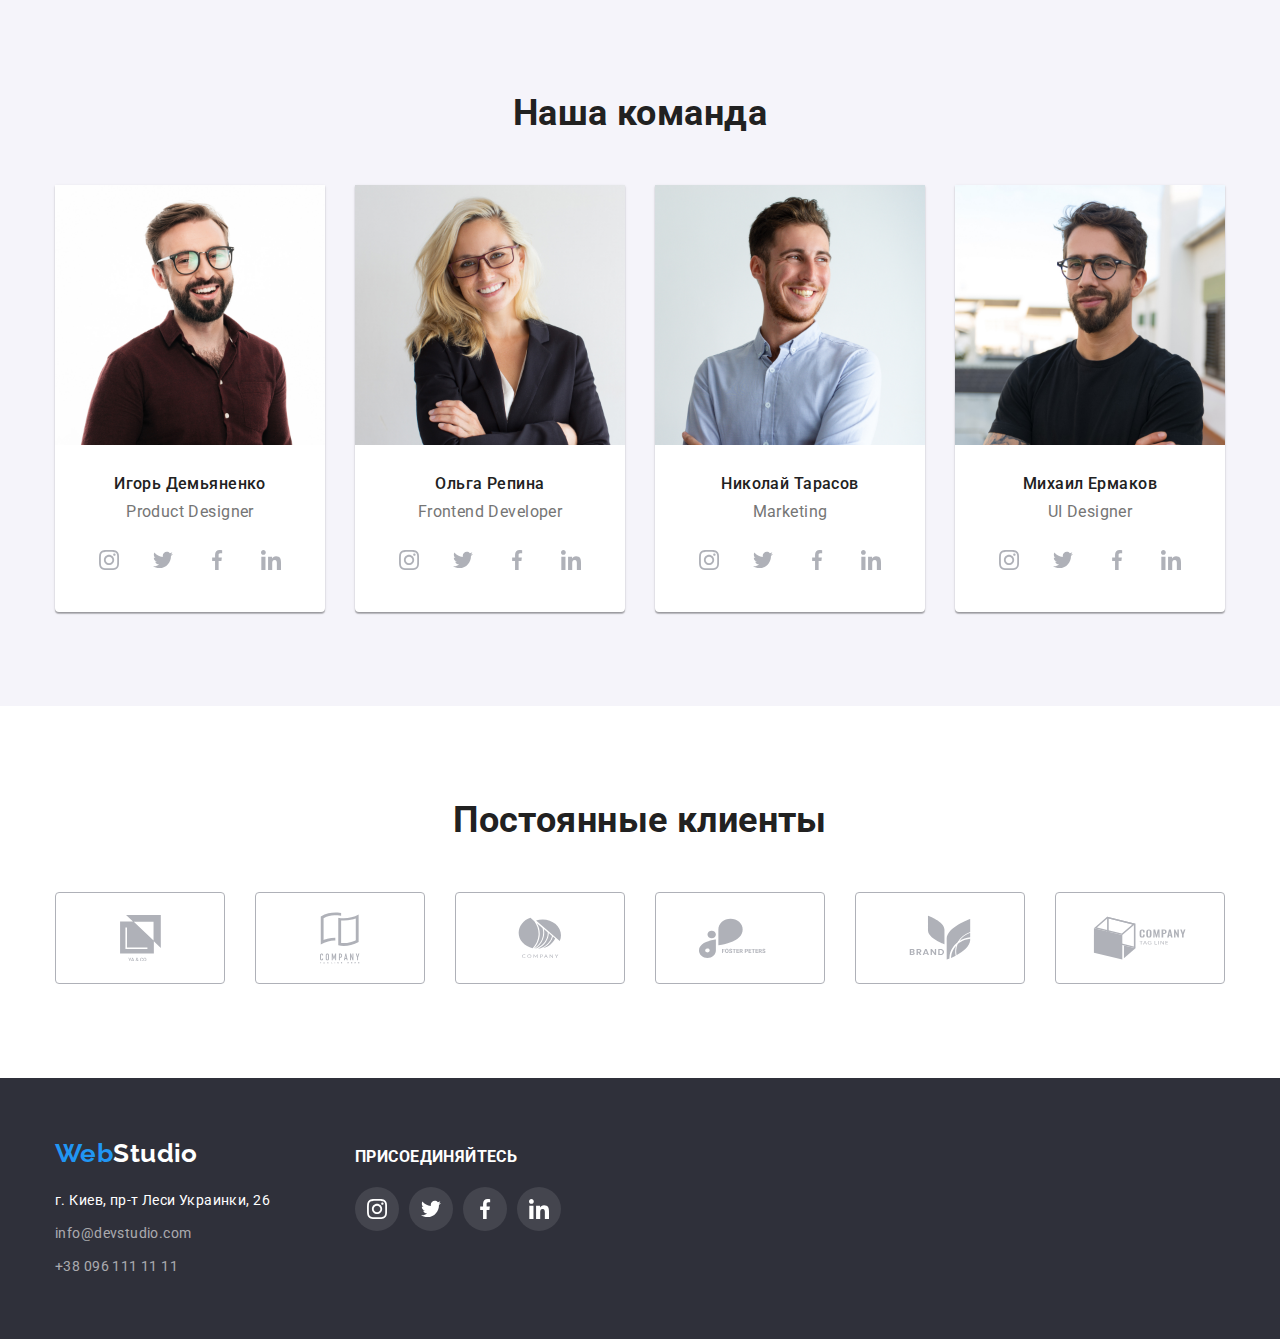
==== commit 2eff9179: "Пофиксила иконки" ====
--- a/index.html
+++ b/index.html
@@ -391,42 +391,42 @@
           <ul class="clients-list">
             <li class="clients-item">
               <a href="#" class="link clients-link">
-                <svg class="clients-icon">
+                <svg class="clients-icon" width="41" height="46.7">
                   <use href="./images/icons.svg#icon-logo1"></use>
                 </svg>
               </a>
             </li>
             <li class="clients-item">
               <a href="#" class="link clients-link">
-                <svg class="clients-icon">
+                <svg class="clients-icon" width="40" height="52">
                   <use href="./images/icons.svg#icon-logo2"></use>
                 </svg>
               </a>
             </li>
             <li class="clients-item">
               <a href="#" class="link clients-link">
-                <svg class="clients-icon">
+                <svg class="clients-icon" width="43.46" height="41.18">
                   <use href="./images/icons.svg#icon-logo3"></use>
                 </svg>
               </a>
             </li>
             <li class="clients-item">
               <a href="#" class="link clients-link">
-                <svg class="clients-icon">
+                <svg class="clients-icon" width="84.44" height="40.62">
                   <use href="./images/icons.svg#icon-logo4"></use>
                 </svg>
               </a>
             </li>
             <li class="clients-item">
               <a href="#" class="link clients-link">
-                <svg class="clients-icon">
+                <svg class="clients-icon" width="62.54" height="45.43">
                   <use href="./images/icons.svg#icon-logo5"></use>
                 </svg>
               </a>
             </li>
             <li class="clients-item">
               <a href="#" class="link clients-link">
-                <svg class="clients-icon">
+                <svg class="clients-icon" width="93.79" height="43.93">
                   <use href="./images/icons.svg#icon-logo6"></use>
                 </svg>
               </a>
--- a/css/styles.css
+++ b/css/styles.css
@@ -5,15 +5,6 @@
 цвет контактов в футере rgba(255, 255, 255, 0.6); 
 цвет фона футера и баннера #2F303A
 цвет фона команды и кнопок-фильтров #F5F4FA*/
-
-html {
-  box-sizing: border-box;
-}
-*,
-*::before,
-*::after {
-  box-sizing: inherit;
-}
 :root {
   --primary-text-color: #757575;
   --title-text-color: #212121;
@@ -27,6 +18,14 @@
   --card-set-gap: 30px;
 
   --icon-color: #afb1b8;
+}
+html {
+  box-sizing: border-box;
+}
+*,
+*::before,
+*::after {
+  box-sizing: inherit;
 }
 body {
   color: var(--primary-text-color);
@@ -374,6 +373,10 @@
   display: inline-flex;
   margin-top: 16px;
 }
+.team-social-item {
+  width: 44px;
+  height: 44px;
+}
 .team-social-item:not(:last-child) {
   margin-right: 10px;
 }
@@ -382,8 +385,8 @@
   align-items: center;
   justify-content: center;
   border-radius: 50%;
-  width: 44px;
-  height: 44px;
+  width: 100%;
+  height: 100%;
 }
 .team-social-icon {
   fill: var(--icon-color);
@@ -404,6 +407,10 @@
   margin-top: 50px;
   justify-content: center;
 }
+.clients-item {
+  width: 170px;
+  height: 92px;
+}
 .clients-item:not(:last-child) {
   margin-right: 30px;
 }
@@ -412,14 +419,12 @@
   align-items: center;
   justify-content: center;
   border: 1px solid var(--icon-color);
-  width: 170px;
-  height: 92px;
   border-radius: 4px;
+  width: 100%;
+  height: 100%;
 }
 .clients-icon {
   fill: var(--icon-color);
-  width: 106px;
-  height: 60px;
 }
 .clients-link:hover,
 .clients-link:focus {
@@ -457,7 +462,9 @@
   margin-left: var(--card-set-gap);
   margin-top: var(--card-set-gap);
 }
-
+.card {
+  display: block;
+}
 .card-text {
   padding: 20px 24px;
   border-right: 1px solid #eeeeee;
@@ -526,6 +533,10 @@
   display: inline-flex;
   margin-top: 20px;
 }
+.footer-social-item {
+  width: 44px;
+  height: 44px;
+}
 .footer-social-item:not(:last-child) {
   margin-right: 10px;
 }
@@ -535,8 +546,8 @@
   justify-content: center;
   background-color: rgba(255, 255, 255, 0.1);
   border-radius: 50%;
-  width: 44px;
-  height: 44px;
+  width: 100%;
+  height: 100%;
 }
 .footer-social-icon {
   fill: white;
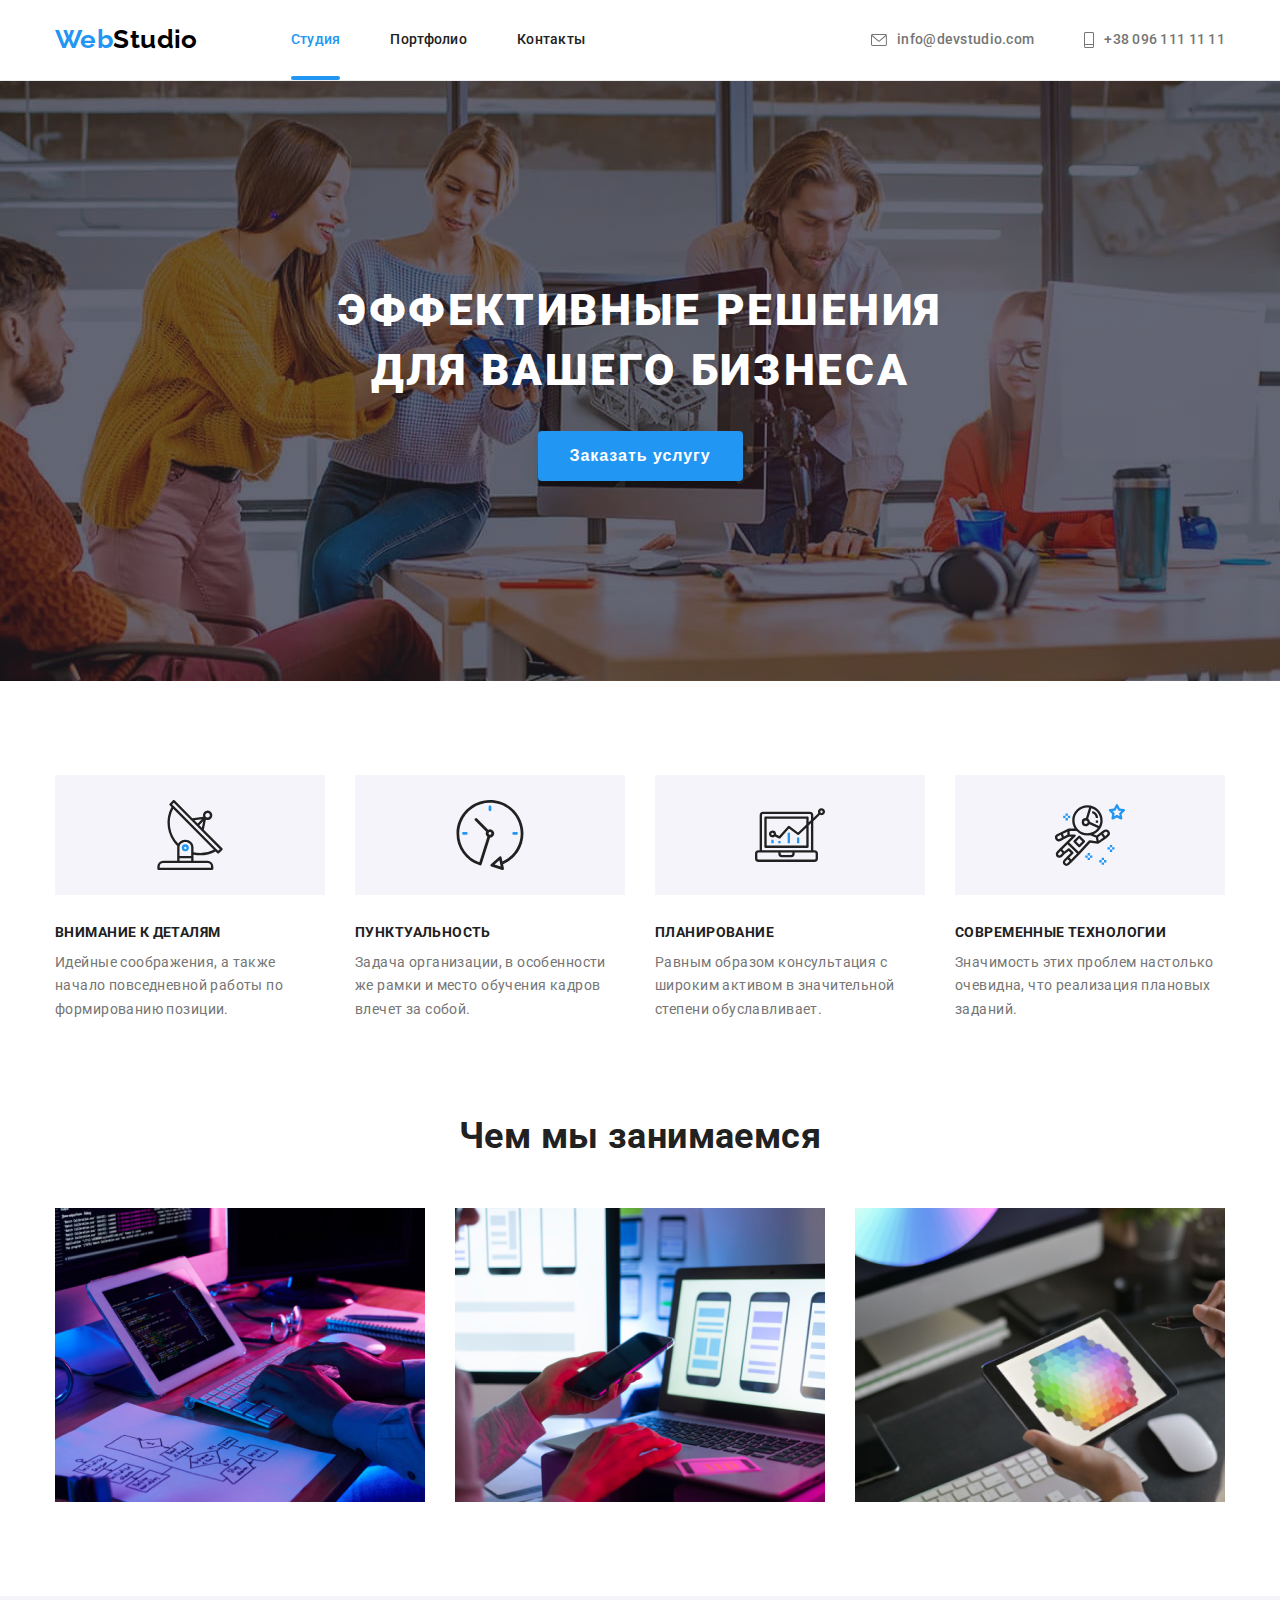
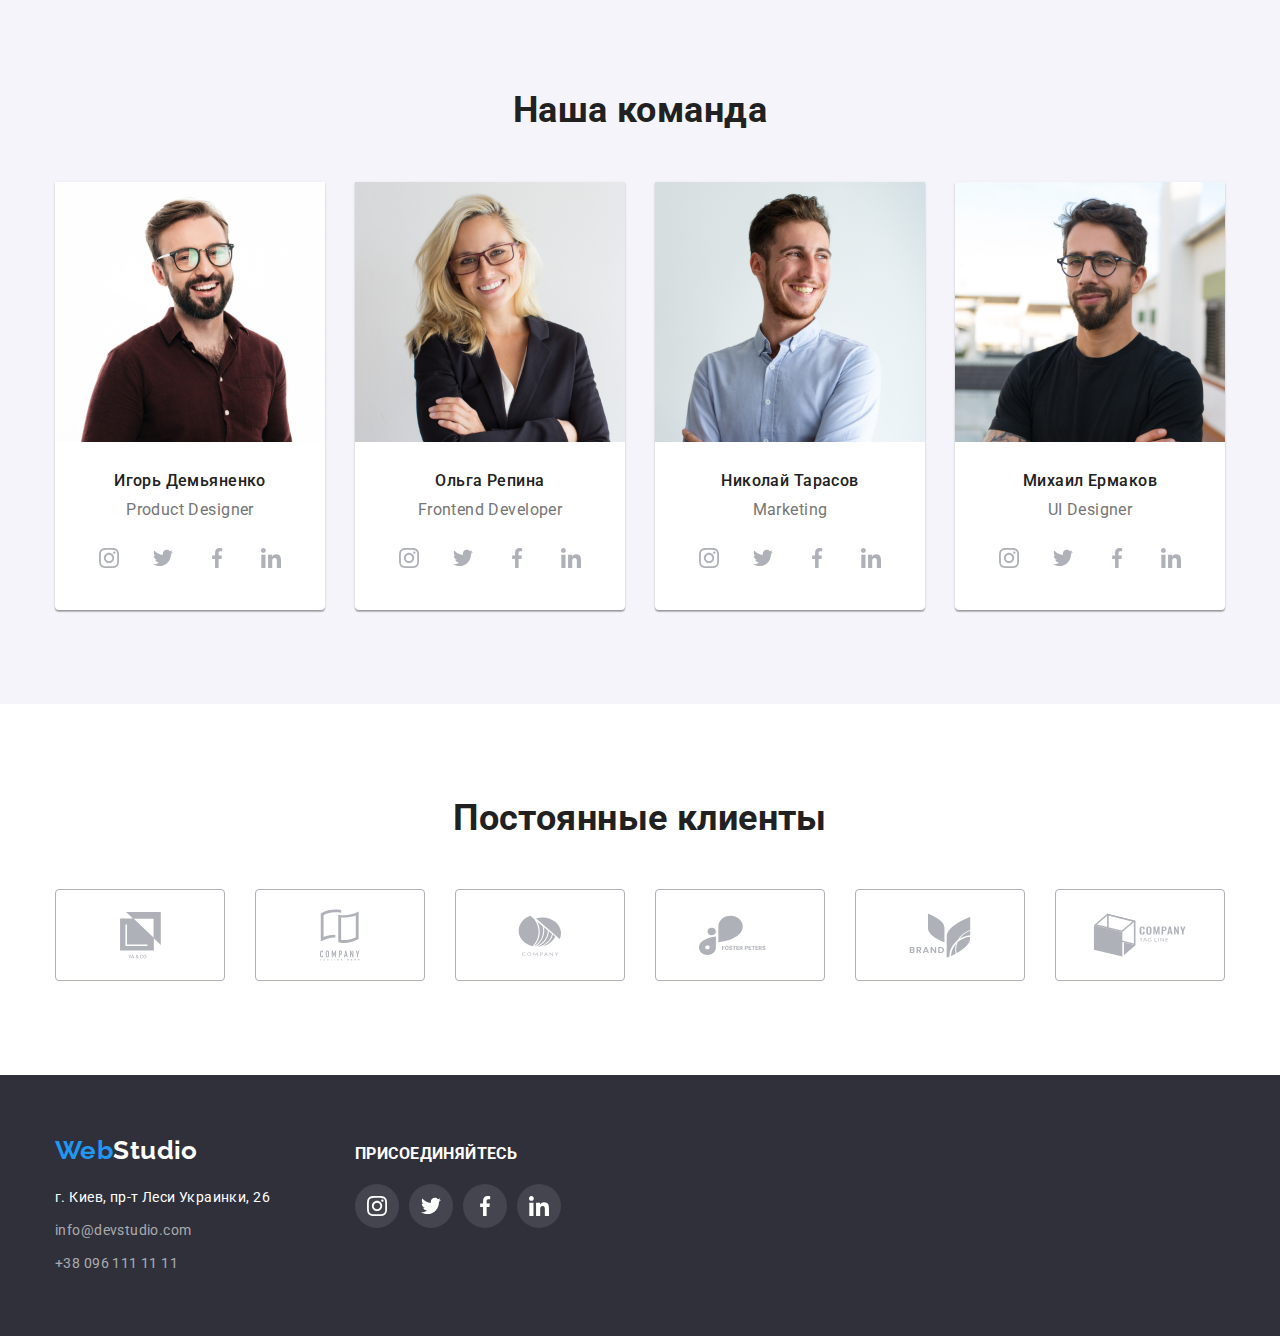
==== commit 4b58c3c8: "Исправила мелочи" ====
--- a/index.html
+++ b/index.html
@@ -523,5 +523,14 @@
         </div>
       </div>
     </footer>
+    <div class="backdrop is-hidden">
+      <div class="modal">
+        <button class="modal-btn">
+          <svg class="modal-icon" width="11" height="11">
+            <use href="./images/icons.svg#icon-close"></use>
+          </svg>
+        </button>
+      </div>
+    </div>
   </body>
 </html>
--- a/css/styles.css
+++ b/css/styles.css
@@ -1,10 +1,3 @@
-/* цвет заголовков #212121
-основной цвет текста #757575
-весь голубой #2196F3
-цвет адреса #FFFFFF
-цвет контактов в футере rgba(255, 255, 255, 0.6); 
-цвет фона футера и баннера #2F303A
-цвет фона команды и кнопок-фильтров #F5F4FA*/
 :root {
   --primary-text-color: #757575;
   --title-text-color: #212121;
@@ -144,20 +137,19 @@
 .nav-item > .link,
 .contacts-link {
   display: inline-flex;
+  align-items: center;
   padding-top: 32px;
   padding-bottom: 32px;
 
   font-weight: 500;
   line-height: 1.14;
   letter-spacing: 0.02em;
-}
-.nav-item > .link {
+
   color: var(--title-text-color);
 }
+
 .contacts-link {
   color: var(--primary-text-color);
-  display: flex;
-  align-items: center;
 }
 .site-nav .current,
 .site-nav :hover,
@@ -169,7 +161,19 @@
 .web {
   color: var(--accent-color);
 }
-
+.current {
+  position: relative;
+}
+.current::after {
+  position: absolute;
+  content: '';
+  width: 100%;
+  height: 4px;
+  background-color: var(--accent-color);
+  border-radius: 2px;
+  left: 0;
+  bottom: 0;
+}
 /* nav-icons */
 
 .contacts-icon {
@@ -303,6 +307,7 @@
 .features-title {
   color: var(--title-text-color);
 
+  font-size: 14px;
   margin-top: 30px;
   font-weight: 700;
   line-height: 1.14;
@@ -387,17 +392,15 @@
   border-radius: 50%;
   width: 100%;
   height: 100%;
-}
-.team-social-icon {
-  fill: var(--icon-color);
+  color: var(--icon-color);
 }
 .team-social-link:hover,
 .team-social-link:focus {
   background-color: var(--accent-color);
-}
-.team-social-link:hover .team-social-icon,
-.team-social-link:focus .team-social-icon {
-  fill: white;
+  color: white;
+}
+.team-social-icon {
+  fill: currentColor;
 }
 
 /* our clients */
@@ -422,17 +425,15 @@
   border-radius: 4px;
   width: 100%;
   height: 100%;
-}
-.clients-icon {
-  fill: var(--icon-color);
+  color: var(--icon-color);
 }
 .clients-link:hover,
 .clients-link:focus {
   border: 1px solid var(--accent-color);
-}
-.clients-link:hover .clients-icon,
-.clients-link:focus .clients-icon {
-  fill: var(--accent-color);
+  color: var(--accent-color);
+}
+.clients-icon {
+  fill: currentColor;
 }
 
 /* portfolio */
@@ -478,7 +479,7 @@
   line-height: 2;
   letter-spacing: 0.06em;
 }
-.card-description {
+.card-type {
   font-size: 16px;
   line-height: 1.87;
   margin-top: 4px;
@@ -488,6 +489,28 @@
 .card:focus {
   box-shadow: 0px 1px 1px rgba(0, 0, 0, 0.12), 0px 4px 4px rgba(0, 0, 0, 0.06),
     1px 4px 6px rgba(0, 0, 0, 0.16);
+}
+.card-img {
+  position: relative;
+  display: flex;
+  align-items: center;
+}
+.card-description {
+  position: absolute;
+
+  width: 100%;
+  height: 100%;
+  padding-left: 24px;
+  padding-right: 24px;
+  font-size: 18px;
+  line-height: 1.56;
+  color: white;
+  background-color: rgba(33, 150, 243, 0.9);
+  opacity: 0;
+}
+.card:hover .card-description,
+.card:focus .card-description {
+  opacity: 1;
 }
 
 /* footer */
@@ -549,10 +572,47 @@
   width: 100%;
   height: 100%;
 }
-.footer-social-icon {
-  fill: white;
-}
 .footer-social-link:hover,
 .footer-social-link:focus {
   background-color: var(--accent-color);
 }
+.footer-social-icon {
+  fill: white;
+}
+.backdrop {
+  position: fixed;
+  top: 0;
+  left: 0;
+  width: 100%;
+  height: 100%;
+
+  background-color: rgba(0, 0, 0, 0.2);
+}
+.backdrop.is-hidden {
+  opacity: 0;
+  pointer-events: none;
+}
+.modal {
+  position: absolute;
+  top: 50%;
+  left: 50%;
+  transform: translate(-50%, -50%);
+
+  width: 528px;
+  height: 581px;
+
+  background-color: var(--first-bg-color);
+  box-shadow: 0px 1px 3px rgba(0, 0, 0, 0.12), 0px 1px 1px rgba(0, 0, 0, 0.14),
+    0px 2px 1px rgba(0, 0, 0, 0.2);
+  border-radius: 4px;
+}
+.modal-btn {
+  display: flex;
+  justify-content: center;
+  align-items: center;
+  width: 30px;
+  height: 30px;
+  background-color: var(--first-bg-color);
+  border: 1px solid rgba(0, 0, 0, 0.1);
+  border-radius: 50%;
+}
